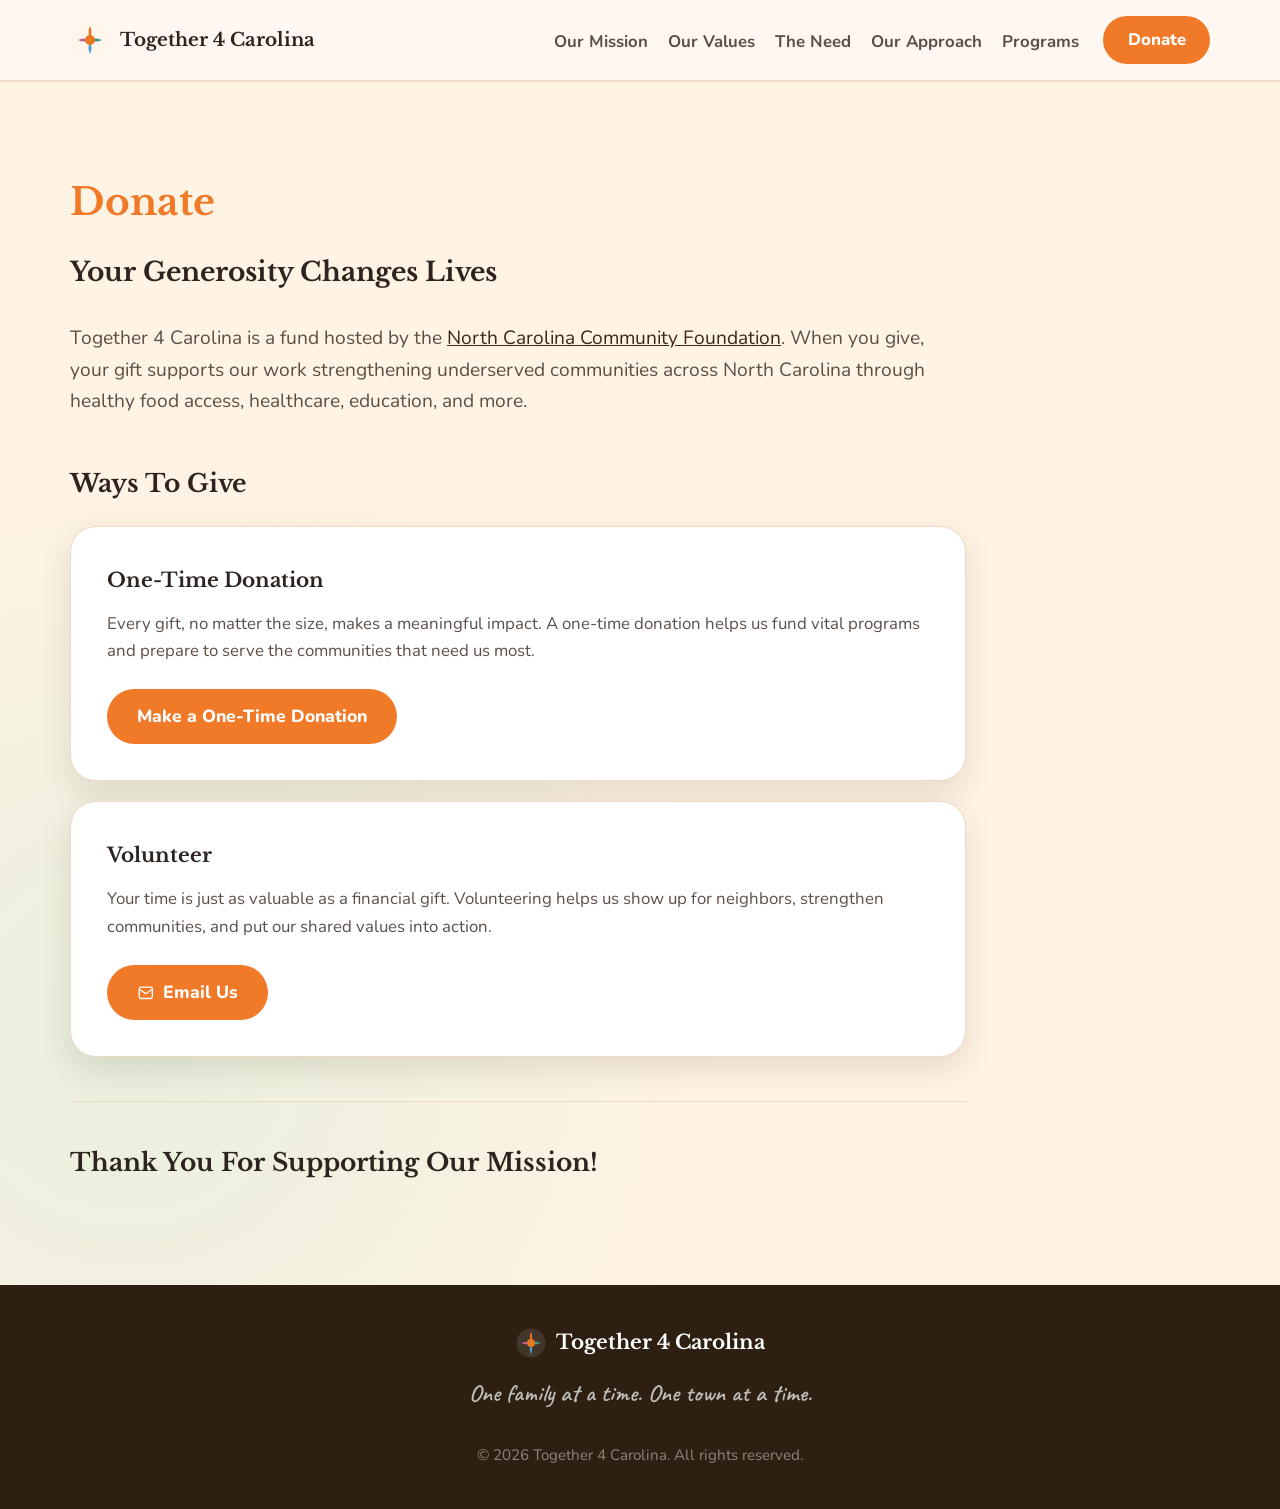
==== donate.html @ d47a5413 "Donate Tab" ====
<!DOCTYPE html>
<html lang="en">
  <head>
    <meta charset="UTF-8" />
    <meta name="viewport" content="width=device-width, initial-scale=1.0" />
    <meta
      name="description"
      content="Support Together 4 Carolina through the North Carolina Community Foundation. Make a one-time gift to strengthen communities across North Carolina."
    />
    <title>Donate — Together 4 Carolina</title>
    <link rel="preconnect" href="https://fonts.googleapis.com" />
    <link rel="preconnect" href="https://fonts.gstatic.com" crossorigin />
    <link
      href="https://fonts.googleapis.com/css2?family=Caveat:wght@500;700&family=Libre+Baskerville:ital,wght@0,400;0,700;1,400&family=Nunito:ital,wght@0,400;0,600;0,700;0,800;1,400&display=swap"
      rel="stylesheet"
    />
    <link rel="stylesheet" href="styles.css" />
  </head>
  <body>
    <a class="skip-link" href="#main">Skip to content</a>

    <header class="site-header">
      <div class="container header__inner">
        <a class="logo" href="index.html">
          <span class="logo__mark" aria-hidden="true">
            <svg class="logo__icon" viewBox="0 0 40 40" fill="none" xmlns="http://www.w3.org/2000/svg">
              <circle cx="20" cy="20" r="18" fill="#fff5eb" />
              <path d="M20 6c2 4 2 8 0 12-2-4-2-8 0-12z" fill="#e87722" />
              <path d="M20 6c4 2 8 2 12 0-4 2-8 2-12 0z" fill="#f5c842" />
              <path d="M32 20c-4 2-8 2-12 0 4-2 8-2 12 0z" fill="#3d9a82" />
              <path d="M20 34c-2-4-2-8 0-12 2 4 2 8 0 12z" fill="#4a9fd4" />
              <path d="M8 20c4-2 8-2 12 0-4 2-8 2-12 0z" fill="#c45c9a" />
              <circle cx="20" cy="20" r="5" fill="#e87722" />
            </svg>
          </span>
          <span class="logo__text">Together 4 Carolina</span>
        </a>
        <button
          type="button"
          class="nav-toggle"
          aria-expanded="false"
          aria-controls="site-nav"
        >
          <span class="nav-toggle__bar"></span>
          <span class="nav-toggle__bar"></span>
          <span class="nav-toggle__bar"></span>
          <span class="visually-hidden">Menu</span>
        </button>
        <nav id="site-nav" class="site-nav" aria-label="Primary">
          <ul class="site-nav__list">
            <li><a href="index.html#mission">Our Mission</a></li>
            <li><a href="index.html#values">Our Values</a></li>
            <li><a href="index.html#the-need">The Need</a></li>
            <li><a href="index.html#approach">Our Approach</a></li>
            <li><a href="index.html#programs">Programs</a></li>
          </ul>
          <a class="btn btn--accent" href="donate.html" aria-current="page">Donate</a>
        </nav>
      </div>
    </header>

    <main id="main">
      <section class="donate-page" aria-labelledby="donate-heading">
        <div class="container">
          <h1 id="donate-heading" class="section-label">Donate</h1>

          <div class="donate-page__content">
            <p class="donate-page__lead">Your Generosity Changes Lives</p>

            <div class="donate-page__intro">
              <p>
                Together 4 Carolina is a fund hosted by the
                <a href="https://www.nccommunityfoundation.org/" target="_blank" rel="noopener noreferrer"
                  >North Carolina Community Foundation</a
                >. When you give, your gift supports our work strengthening underserved communities across North
                Carolina through healthy food access, healthcare, education, and more.
              </p>
            </div>

            <h2 class="donate-page__subheading">Ways To Give</h2>

            <div class="donate-page__options">
              <div class="donate-page__option">
                <h3 class="donate-page__option-title">One-Time Donation</h3>
                <p class="donate-page__option-text">
                  Every gift, no matter the size, makes a meaningful impact. A one-time donation helps us fund vital
                  programs and prepare to serve the communities that need us most.
                </p>
                <a
                  class="btn btn--accent btn--large"
                  href="https://www.nccommunityfoundation.org/Together4Carolina"
                  target="_blank"
                  rel="noopener noreferrer"
                >
                  Make a One-Time Donation
                </a>
              </div>

              <div class="donate-page__option">
                <h3 class="donate-page__option-title">Volunteer</h3>
                <p class="donate-page__option-text">
                  Your time is just as valuable as a financial gift. Volunteering helps us show up for neighbors,
                  strengthen communities, and put our shared values into action.
                </p>
                <a class="btn btn--accent btn--large btn--mail" href="mailto:Together4Carolina@gmail.com">
                  <svg class="btn__icon" viewBox="0 0 20 20" fill="none" aria-hidden="true">
                    <path
                      d="M2.5 5.5A2 2 0 0 1 4.5 3.5h11a2 2 0 0 1 2 2v9a2 2 0 0 1-2 2h-11a2 2 0 0 1-2-2v-9z"
                      stroke="currentColor"
                      stroke-width="1.5"
                    />
                    <path d="m3.5 6.5 6.5 4.5 6.5-4.5" stroke="currentColor" stroke-width="1.5" stroke-linecap="round" />
                  </svg>
                  Email Us
                </a>
              </div>
            </div>

            <p class="donate-page__closing">Thank You For Supporting Our Mission!</p>
          </div>
        </div>
      </section>
    </main>

    <footer class="site-footer">
      <div class="container footer__inner">
        <div class="footer__brand-row">
          <p class="footer__brand">
            <span class="footer__logo-mark" aria-hidden="true">
              <svg viewBox="0 0 40 40" fill="none" xmlns="http://www.w3.org/2000/svg">
                <circle cx="20" cy="20" r="18" fill="rgba(255,255,255,0.1)" />
                <path d="M20 6c2 4 2 8 0 12-2-4-2-8 0-12z" fill="#e87722" />
                <path d="M20 6c4 2 8 2 12 0-4 2-8 2-12 0z" fill="#f5c842" />
                <path d="M32 20c-4 2-8 2-12 0 4-2 8-2 12 0z" fill="#3d9a82" />
                <path d="M20 34c-2-4-2-8 0-12 2 4 2 8 0 12z" fill="#4a9fd4" />
                <path d="M8 20c4-2 8-2 12 0-4 2-8 2-12 0z" fill="#c45c9a" />
                <circle cx="20" cy="20" r="5" fill="#e87722" />
              </svg>
            </span>
            Together 4 Carolina
          </p>
        </div>
        <p class="footer__tagline">One family at a time. One town at a time.</p>
        <p class="footer__legal">© 2026 Together 4 Carolina. All rights reserved.</p>
      </div>
    </footer>

    <script src="main.js"></script>
  </body>
</html>
---- styles.css ----
:root {
  --color-bg: #fff8f0;
  --color-bg-warm: #fff3e4;
  --color-surface: #ffffff;
  --color-ink: #2d2420;
  --color-ink-muted: #5c4f47;
  --color-border: #edd9c4;
  --color-navy: #3d2914;
  --color-navy-deep: #2d1f12;
  --color-accent: #f07a28;
  --color-accent-hover: #d96518;
  --color-accent-soft: #fff0e0;
  --color-teal: #2f9a7a;
  --color-gold: #f5c842;
  --color-carolina: #4a9fd4;
  --color-coral: #ff8a65;
  --color-mint: #b8e6d0;
  --font-display: "Libre Baskerville", Georgia, serif;
  --font-body: "Nunito", system-ui, -apple-system, sans-serif;
  --font-script: "Caveat", cursive;
  --shadow-soft: 0 20px 50px rgba(61, 41, 20, 0.1);
  --shadow-card: 0 12px 32px rgba(61, 41, 20, 0.12);
  --radius-sm: 12px;
  --radius-md: 18px;
  --radius-lg: 26px;
  --radius-xl: 36px;
  --container: min(1140px, 100% - 2.5rem);
  --header-h: 80px;
}

*,
*::before,
*::after {
  box-sizing: border-box;
}

html {
  scroll-behavior: auto;
}

body {
  margin: 0;
  font-family: var(--font-body);
  font-size: 1.25rem;
  line-height: 1.75;
  color: var(--color-ink);
  background: var(--color-bg);
}

img {
  max-width: 100%;
  height: auto;
}

a {
  color: var(--color-navy);
}

a:hover {
  color: var(--color-accent);
}

.visually-hidden {
  position: absolute;
  width: 1px;
  height: 1px;
  padding: 0;
  margin: -1px;
  overflow: hidden;
  clip: rect(0, 0, 0, 0);
  white-space: nowrap;
  border: 0;
}

.skip-link {
  position: absolute;
  top: -100%;
  left: 1rem;
  z-index: 200;
  padding: 0.6rem 1rem;
  background: var(--color-navy);
  color: #fff;
  border-radius: var(--radius-sm);
  text-decoration: none;
}

.skip-link:focus {
  top: 1rem;
}

.container {
  width: var(--container);
  margin-inline: auto;
}

/* Header */
.site-header {
  position: sticky;
  top: 0;
  z-index: 100;
  background: rgba(255, 248, 240, 0.96);
  backdrop-filter: blur(12px);
  border-bottom: 2px solid var(--color-border);
}

.header__inner {
  display: flex;
  align-items: center;
  justify-content: space-between;
  min-height: var(--header-h);
  gap: 1rem;
}

.logo {
  display: flex;
  align-items: center;
  gap: 0.65rem;
  text-decoration: none;
  color: var(--color-ink);
}

.logo__mark {
  flex-shrink: 0;
  width: 2.5rem;
  height: 2.5rem;
}

.logo__icon {
  width: 100%;
  height: 100%;
}

.logo__text {
  font-family: var(--font-display);
  font-size: 1.15rem;
  font-weight: 700;
  line-height: 1.2;
}

.nav-toggle {
  display: none;
  flex-direction: column;
  justify-content: center;
  gap: 5px;
  width: 2.75rem;
  height: 2.75rem;
  padding: 0;
  border: 1px solid var(--color-border);
  border-radius: var(--radius-sm);
  background: var(--color-surface);
  cursor: pointer;
}

.nav-toggle__bar {
  display: block;
  width: 1.25rem;
  height: 2px;
  margin-inline: auto;
  background: var(--color-ink);
  border-radius: 1px;
}

.site-nav {
  display: flex;
  align-items: center;
  gap: 1.5rem;
}

.site-nav__list {
  display: flex;
  gap: 1.25rem;
  margin: 0;
  padding: 0;
  list-style: none;
}

.site-nav__list a {
  font-size: 1.05rem;
  font-weight: 700;
  text-decoration: none;
  color: var(--color-ink-muted);
}

.site-nav__list a:hover {
  color: var(--color-accent);
}

/* Buttons */
.btn {
  display: inline-flex;
  align-items: center;
  justify-content: center;
  gap: 0.5rem;
  padding: 0.75rem 1.4rem;
  font-family: inherit;
  font-size: 1.05rem;
  font-weight: 800;
  line-height: 1.2;
  text-decoration: none;
  border-radius: 999px;
  border: 2px solid transparent;
  cursor: pointer;
  transition: background 0.2s, color 0.2s, border-color 0.2s, transform 0.15s;
  white-space: nowrap;
}

.btn:hover {
  transform: translateY(-1px);
}

.btn__icon {
  width: 1.1rem;
  height: 1.1rem;
  flex-shrink: 0;
}

.btn--accent {
  background: var(--color-accent);
  color: #fff;
}

.btn--accent:hover {
  background: var(--color-accent-hover);
  color: #fff;
}

.btn--outline {
  background: transparent;
  color: var(--color-accent);
  border-color: var(--color-accent);
}

.btn--outline:hover {
  background: var(--color-accent);
  color: #fff;
}

.btn--outline-light {
  background: transparent;
  color: #fff;
  border-color: rgba(255, 255, 255, 0.7);
}

.btn--outline-light:hover {
  background: rgba(255, 255, 255, 0.15);
  color: #fff;
  border-color: #fff;
}

.btn--large {
  padding: 0.95rem 1.75rem;
  font-size: 1.1rem;
}

/* Hero */
.hero {
  position: relative;
  overflow: hidden;
  color: #fff;
  min-height: clamp(420px, 65vh, 560px);
  display: flex;
  align-items: center;
}

.hero__bg {
  position: absolute;
  inset: 0;
}

.hero__bg-image {
  display: block;
  width: 100%;
  height: 100%;
  object-fit: cover;
  object-position: center 35%;
}

.hero__bg::after {
  content: "";
  position: absolute;
  inset: 0;
  background: linear-gradient(
    120deg,
    rgba(61, 41, 20, 0.72) 0%,
    rgba(240, 122, 40, 0.45) 55%,
    rgba(245, 200, 66, 0.25) 100%
  );
}

.hero__content {
  position: relative;
  display: flex;
  flex-direction: column;
  align-items: flex-start;
  gap: 2rem;
  padding: clamp(4rem, 10vw, 5.5rem) 0 clamp(3rem, 6vw, 4.5rem);
  width: var(--container);
}

@media (min-width: 900px) {
  .hero__content {
    flex-direction: row;
    align-items: flex-start;
    justify-content: space-between;
    gap: 2.5rem;
  }
}

.hero__copy {
  max-width: 36rem;
}

.hero__title {
  margin: 0;
  font-family: var(--font-display);
  font-size: clamp(2.75rem, 7vw, 4.5rem);
  font-weight: 700;
  line-height: 1.08;
}

.hero__lead {
  margin: 1.35rem 0 2.25rem;
  font-size: clamp(1.2rem, 2.5vw, 1.45rem);
  font-weight: 600;
  line-height: 1.55;
  opacity: 0.95;
}

.hero__actions {
  display: flex;
  flex-wrap: wrap;
  gap: 0.85rem;
}

.hero__note {
  margin: 0;
  width: max-content;
  max-width: none;
  padding: 1.15rem 1.25rem;
  font-family: var(--font-script);
  font-size: clamp(1.35rem, 2.5vw, 2rem);
  font-weight: 700;
  line-height: 1.5;
  color: #fff;
  text-align: center;
  background: rgba(255, 255, 255, 0.18);
  border: 2px dashed rgba(255, 255, 255, 0.5);
  border-radius: var(--radius-md);
  transform: rotate(-2deg);
  backdrop-filter: blur(6px);
}

.hero__note-line {
  display: block;
  white-space: nowrap;
}

@media (min-width: 900px) {
  .hero__note {
    text-align: right;
    align-self: flex-start;
    margin-top: -1.25rem;
    flex-shrink: 0;
  }
}

/* Section labels */
.section-label {
  margin: 0 0 1.15rem;
  font-family: var(--font-display);
  font-size: clamp(1.75rem, 4vw, 2.35rem);
  font-weight: 700;
  letter-spacing: 0;
  text-transform: none;
  color: var(--color-accent);
}

.section-label--light {
  color: #fff;
  text-shadow: 0 2px 12px rgba(0, 0, 0, 0.2);
}

.impact .section-label--light {
  color: var(--color-gold);
  text-shadow: none;
}

/* Mission */
.mission {
  padding: clamp(4rem, 8vw, 5.5rem) 0;
  background:
    radial-gradient(circle at 20% 30%, rgba(245, 200, 66, 0.2), transparent 50%),
    #fff6eb;
}

.mission__body {
  max-width: min(56rem, 100%);
}

.mission__body p {
  margin: 0 0 1.25rem;
  font-size: clamp(1.15rem, 2vw, 1.3rem);
  line-height: 1.75;
  color: var(--color-ink-muted);
}

.mission__body p:last-child {
  margin-bottom: 0;
}

.mission__art {
  margin-top: 2rem;
  max-width: 220px;
  opacity: 0.85;
}

.mission__art svg {
  width: 100%;
  height: auto;
}

/* Values */
.values {
  padding: clamp(4rem, 8vw, 5.5rem) 0;
  background:
    radial-gradient(circle at 80% 70%, rgba(47, 154, 122, 0.15), transparent 45%),
    #eef7f2;
}

.values__intro {
  margin: 0 0 1.75rem;
  max-width: min(56rem, 100%);
}

.values__intro p {
  margin: 0 0 1.15rem;
  font-size: clamp(1.1rem, 2vw, 1.25rem);
  line-height: 1.65;
  color: var(--color-ink-muted);
}

.values__intro p:last-child {
  margin-bottom: 0;
}

.values__four {
  font-weight: 700;
  color: var(--color-accent);
}

.values__grid {
  margin: 0;
  padding: 0;
  list-style: none;
  display: grid;
  grid-template-columns: 1fr;
  gap: 1.25rem;
  counter-reset: value-card;
}

@media (min-width: 600px) {
  .values__grid {
    grid-template-columns: repeat(2, 1fr);
  }
}

.value-card {
  position: relative;
  display: flex;
  flex-direction: column;
  padding: 1.5rem 4rem 1.35rem 1.35rem;
  border: 2px solid transparent;
  border-radius: var(--radius-lg);
  box-shadow: var(--shadow-card);
  overflow: hidden;
  transition: transform 0.2s ease;
  counter-increment: value-card;
}

.value-card::before {
  content: counter(value-card);
  position: absolute;
  top: 0.5rem;
  right: 0.85rem;
  font-family: var(--font-display);
  font-size: clamp(3.25rem, 7vw, 4.75rem);
  font-weight: 700;
  line-height: 1;
  pointer-events: none;
  user-select: none;
}

.value-card--community::before {
  color: var(--color-accent);
  opacity: 0.22;
}

.value-card--healthcare::before {
  color: var(--color-teal);
  opacity: 0.22;
}

.value-card--education::before {
  color: #c9a020;
  opacity: 0.22;
}

.value-card--clothes::before {
  color: #7b5ea7;
  opacity: 0.22;
}

.value-card:hover {
  transform: translateY(-3px);
}

.value-card--education {
  background: linear-gradient(145deg, #fff9e8 0%, #ffefc8 55%, #fff 100%);
  border-color: rgba(245, 200, 66, 0.5);
}

.value-card--healthcare {
  background: linear-gradient(145deg, #e8f7f2 0%, #c8ebe0 55%, #fff 100%);
  border-color: rgba(47, 154, 122, 0.45);
}

.value-card--clothes {
  background: linear-gradient(145deg, #fff0f5 0%, #fff8e6 35%, #e8f4ff 70%, #f0ffe8 100%);
  border-color: rgba(240, 122, 40, 0.3);
}

.value-card--community {
  background: linear-gradient(145deg, #fff3e6 0%, #ffd9b8 50%, #fff5eb 100%);
  border-color: rgba(240, 122, 40, 0.55);
}

.value-card__title {
  margin: 0 0 0.35rem;
  font-family: var(--font-display);
  font-size: clamp(1.15rem, 2vw, 1.35rem);
  font-weight: 700;
  color: var(--color-ink);
}

.value-card--clothes .value-card__title {
  background: linear-gradient(90deg, #ff8a65, var(--color-accent), var(--color-gold), var(--color-teal));
  -webkit-background-clip: text;
  background-clip: text;
  color: transparent;
}

.value-card__text {
  margin: 0;
  font-size: 1.05rem;
  line-height: 1.65;
  color: var(--color-ink-muted);
}

.value-card__text + .value-card__text {
  margin-top: 0.85rem;
}

.value-card__text--belief {
  font-weight: 600;
  color: var(--color-ink);
}

/* The Need */
.need {
  padding: clamp(4rem, 8vw, 5.5rem) 0;
  background: var(--color-bg);
}

.need__intro {
  margin: 0 0 2.25rem;
  max-width: min(56rem, 100%);
}

.need__intro p {
  margin: 0 0 1.15rem;
  font-size: clamp(1.05rem, 1.8vw, 1.2rem);
  line-height: 1.65;
  color: var(--color-ink-muted);
}

.need__intro p:last-child {
  margin-bottom: 0;
}

.need__panel {
  max-width: 72rem;
  margin-inline: auto;
  border-radius: var(--radius-lg);
  overflow: hidden;
  box-shadow: var(--shadow-card);
  border: 1px solid var(--color-border);
}

.need__grid {
  display: grid;
  grid-template-columns: 1fr;
  gap: 0;
  counter-reset: need-card;
}

@media (min-width: 540px) {
  .need__grid {
    grid-template-columns: repeat(2, 1fr);
  }
}

@media (min-width: 960px) {
  .need__grid {
    grid-template-columns: repeat(4, 1fr);
  }
}

.need-card {
  position: relative;
  display: flex;
  flex-direction: column;
  align-items: center;
  text-align: center;
  padding: 1.75rem 3.5rem 2rem 1.15rem;
  min-height: 14rem;
  counter-increment: need-card;
  overflow: hidden;
}

.need-card::before {
  content: counter(need-card);
  position: absolute;
  top: 0.5rem;
  right: 0.85rem;
  font-family: var(--font-display);
  font-size: clamp(3.25rem, 7vw, 4.75rem);
  font-weight: 700;
  line-height: 1;
  pointer-events: none;
  user-select: none;
}

.need-card--meals::before {
  color: var(--color-accent);
  opacity: 0.22;
}

.need-card--healing::before {
  color: var(--color-teal);
  opacity: 0.22;
}

.need-card--learning::before {
  color: #c9a020;
  opacity: 0.22;
}

.need-card--confidence::before {
  color: #7b5ea7;
  opacity: 0.22;
}

.need-card--meals {
  background: linear-gradient(180deg, #fff5eb 0%, #ffefe0 100%);
}

.need-card--healing {
  background: linear-gradient(180deg, #e8f7f5 0%, #d8efe9 100%);
}

.need-card--learning {
  background: linear-gradient(180deg, #fff9e6 0%, #fff3cc 100%);
}

.need-card--confidence {
  background: linear-gradient(180deg, #f3eef9 0%, #e8dff0 100%);
}

.need-card__label {
  margin: 0 0 0.85rem;
  font-family: var(--font-display);
  font-size: clamp(1.15rem, 2vw, 1.3rem);
  font-weight: 700;
  line-height: 1.25;
}

.need-card--meals .need-card__label {
  color: var(--color-accent);
}

.need-card--healing .need-card__label {
  color: var(--color-teal);
}

.need-card--learning .need-card__label {
  color: #c9a020;
}

.need-card--confidence .need-card__label {
  color: #7b5ea7;
}

.need-card__stat {
  margin: 0 0 0.75rem;
  font-family: var(--font-display);
  font-size: clamp(1.5rem, 3vw, 1.85rem);
  font-weight: 700;
  line-height: 1.2;
}

.need-card--meals .need-card__stat {
  color: var(--color-accent);
}

.need-card--healing .need-card__stat {
  color: var(--color-teal);
}

.need-card--learning .need-card__stat {
  color: #c9a020;
}

.need-card--confidence .need-card__stat {
  color: #7b5ea7;
}

.need-card__desc {
  margin: 0;
  max-width: 14rem;
  font-size: 0.95rem;
  line-height: 1.55;
  color: var(--color-ink-muted);
}

/* Approach */
.approach {
  padding: clamp(4rem, 8vw, 5.5rem) 0;
  background:
    radial-gradient(circle at 90% 10%, rgba(184, 230, 208, 0.35), transparent 40%),
    var(--color-surface);
}

.approach__header {
  margin-bottom: 2rem;
}

.approach__steps {
  margin: 0 auto;
  padding: 0;
  list-style: none;
  display: flex;
  flex-direction: column;
  align-items: stretch;
  gap: 0;
  max-width: min(42rem, 100%);
}

.approach-step {
  position: relative;
  display: flex;
  flex-direction: column;
  width: 100%;
  padding: 1.5rem 1.35rem;
  border: 2px solid transparent;
  border-radius: var(--radius-lg);
  box-shadow: var(--shadow-card);
}

.approach-step:not(:last-child) {
  margin-bottom: 2.75rem;
}

.approach-step:not(:last-child)::after {
  content: "";
  position: absolute;
  left: 50%;
  bottom: -2rem;
  width: 2px;
  height: 1.35rem;
  transform: translateX(-50%);
  background: linear-gradient(180deg, var(--color-accent), var(--color-teal));
  border-radius: 1px;
  opacity: 0.65;
}

.approach-step:not(:last-child)::before {
  content: "";
  position: absolute;
  left: 50%;
  bottom: -2.55rem;
  width: 9px;
  height: 9px;
  margin-left: -4.5px;
  border-right: 2px solid var(--color-teal);
  border-bottom: 2px solid var(--color-teal);
  transform: rotate(45deg);
  opacity: 0.75;
}

.approach-step--research {
  background: linear-gradient(145deg, #fff5eb 0%, #ffefe0 55%, #fff 100%);
  border-color: rgba(240, 122, 40, 0.35);
}

.approach-step--listen {
  background: linear-gradient(145deg, #e8f7f2 0%, #d8efe9 55%, #fff 100%);
  border-color: rgba(47, 154, 122, 0.35);
}

.approach-step--prioritize {
  background: linear-gradient(145deg, #fff9e8 0%, #ffefc8 55%, #fff 100%);
  border-color: rgba(245, 200, 66, 0.45);
}

.approach-step--act {
  background: linear-gradient(145deg, #eef6fc 0%, #dceef8 55%, #fff 100%);
  border-color: rgba(74, 159, 212, 0.35);
}

.approach-step--measure {
  background: linear-gradient(145deg, #f3eef9 0%, #e8dff0 55%, #fff 100%);
  border-color: rgba(123, 94, 167, 0.3);
}

.approach-step__title {
  margin: 0 0 0.35rem;
  font-family: var(--font-display);
  font-size: clamp(1.15rem, 2vw, 1.35rem);
  font-weight: 700;
  line-height: 1.3;
  color: var(--color-ink);
}

.approach-step__subtitle {
  margin: 0 0 0.75rem;
  font-family: var(--font-display);
  font-size: clamp(1.05rem, 1.8vw, 1.2rem);
  font-style: italic;
  font-weight: 400;
  line-height: 1.45;
  color: var(--color-ink);
}

.approach-step__text {
  margin: 0;
  font-size: 1.05rem;
  line-height: 1.65;
  color: var(--color-ink-muted);
}

/* Programs */
.programs {
  padding: clamp(4rem, 8vw, 5.5rem) 0;
  background:
    radial-gradient(circle at 10% 80%, rgba(184, 230, 208, 0.3), transparent 40%),
    var(--color-bg-warm);
}

.programs__body {
  max-width: min(56rem, 100%);
}

.programs__body p {
  margin: 0 0 1.15rem;
  font-size: clamp(1.05rem, 1.8vw, 1.2rem);
  line-height: 1.65;
  color: var(--color-ink-muted);
}

.programs__body p:last-child {
  margin-bottom: 0;
}

.programs__journey {
  font-family: var(--font-display);
  font-weight: 700;
  color: var(--color-ink);
  text-decoration: underline;
  text-underline-offset: 0.15em;
}

.programs__body a {
  font-weight: 600;
  color: var(--color-accent);
}

/* Impact */
.impact {
  padding: clamp(4rem, 8vw, 5.5rem) 0;
  background: linear-gradient(145deg, #3d2914 0%, #5c3d2e 40%, #7a4f35 100%);
  color: rgba(255, 255, 255, 0.9);
}

.impact__layout {
  display: grid;
  gap: 2.5rem;
}

@media (min-width: 900px) {
  .impact__layout {
    grid-template-columns: 0.9fr 1.1fr;
    gap: 3rem;
    align-items: start;
  }
}

.impact__intro {
  margin: 0 0 1.5rem;
  font-size: 1.2rem;
  line-height: 1.7;
  color: rgba(255, 255, 255, 0.85);
}

.impact__photo {
  height: 16rem;
  border-radius: var(--radius-xl);
  background: url("https://images.unsplash.com/photo-1559027615-cd4628902d4a?w=800&q=80") center / cover no-repeat;
  box-shadow: 0 16px 40px rgba(0, 0, 0, 0.3);
  border: 3px solid rgba(255, 255, 255, 0.2);
}

.impact__stats {
  display: flex;
  flex-direction: column;
  gap: 1rem;
}

.impact-stat--hero {
  padding: 2rem 1.75rem;
  background: linear-gradient(145deg, #ff9f5a, var(--color-accent));
  border-radius: var(--radius-xl);
  text-align: center;
  color: #fff;
  box-shadow: 0 16px 40px rgba(240, 122, 40, 0.45);
}

.impact-stat__value {
  margin: 0 0 0.35rem;
  font-family: var(--font-display);
  font-size: clamp(2.5rem, 5.5vw, 3.5rem);
  font-weight: 700;
  line-height: 1.05;
}

.impact-stat__label {
  margin: 0;
  font-size: 1rem;
  font-weight: 800;
  letter-spacing: 0.06em;
  text-transform: uppercase;
}

.impact__detail {
  margin: 0;
  padding: 0;
  list-style: none;
  display: grid;
  gap: 0.75rem;
  grid-template-columns: repeat(2, 1fr);
}

@media (min-width: 600px) {
  .impact__detail {
    grid-template-columns: repeat(3, 1fr);
  }
}

.impact-detail {
  padding: 1.15rem 0.85rem;
  background: rgba(255, 255, 255, 0.12);
  border: 2px solid rgba(255, 255, 255, 0.15);
  border-radius: var(--radius-lg);
  text-align: center;
}

.impact-detail__value {
  display: block;
  margin-bottom: 0.35rem;
  font-family: var(--font-display);
  font-size: 1.75rem;
  font-weight: 700;
  color: #fff;
}

.impact-detail__label {
  display: block;
  font-size: 0.95rem;
  font-weight: 600;
  line-height: 1.4;
  color: rgba(255, 255, 255, 0.75);
}

/* CTA */
.cta {
  position: relative;
  padding: clamp(4rem, 8vw, 5.5rem) 0;
  background:
    radial-gradient(circle at 80% 30%, rgba(245, 200, 66, 0.3), transparent 45%),
    radial-gradient(circle at 20% 70%, rgba(240, 122, 40, 0.2), transparent 40%),
    var(--color-bg-warm);
  overflow: hidden;
}

.cta__inner {
  position: relative;
  z-index: 1;
  max-width: 40rem;
  margin-inline: auto;
  text-align: center;
}

.cta__title {
  margin: 0 0 1rem;
  font-family: var(--font-display);
  font-size: clamp(1.5rem, 3.5vw, 2.1rem);
  font-weight: 700;
  line-height: 1.35;
  color: var(--color-ink);
}

.cta__text {
  margin: 0 0 2rem;
  font-size: 1.2rem;
  color: var(--color-ink-muted);
}

.cta__actions {
  display: flex;
  flex-wrap: wrap;
  justify-content: center;
  gap: 0.85rem;
}

/* Donate page */
.donate-page {
  padding: clamp(4rem, 8vw, 5.5rem) 0 clamp(5rem, 10vw, 6.5rem);
  background:
    radial-gradient(circle at 10% 80%, rgba(184, 230, 208, 0.3), transparent 40%),
    var(--color-bg-warm);
}

.donate-page__content {
  max-width: min(56rem, 100%);
}

.donate-page__lead {
  margin: 0 0 2rem;
  font-family: var(--font-display);
  font-size: clamp(1.35rem, 2.5vw, 1.65rem);
  font-weight: 700;
  line-height: 1.4;
  color: var(--color-ink);
}

.donate-page__intro p {
  margin: 0;
  font-size: clamp(1.05rem, 1.8vw, 1.2rem);
  line-height: 1.65;
  color: var(--color-ink-muted);
}

.donate-page__subheading {
  margin: 2.75rem 0 1.25rem;
  font-family: var(--font-display);
  font-size: clamp(1.35rem, 2.5vw, 1.55rem);
  font-weight: 700;
  color: var(--color-ink);
}

.donate-page__options {
  display: flex;
  flex-direction: column;
  gap: 1.25rem;
}

.donate-page__option {
  padding: clamp(1.75rem, 4vw, 2.25rem);
  background: var(--color-surface);
  border: 1px solid var(--color-border);
  border-radius: var(--radius-lg);
  box-shadow: var(--shadow-card);
}

.donate-page__option-title {
  margin: 0 0 0.75rem;
  font-family: var(--font-display);
  font-size: 1.25rem;
  font-weight: 700;
  color: var(--color-ink);
}

.donate-page__option-text {
  margin: 0 0 1.5rem;
  font-size: 1.05rem;
  line-height: 1.65;
  color: var(--color-ink-muted);
}

.donate-page__closing {
  margin: 2.75rem 0 0;
  padding-top: 2.75rem;
  border-top: 1px solid var(--color-border);
  font-family: var(--font-display);
  font-size: clamp(1.35rem, 2.5vw, 1.55rem);
  font-weight: 700;
  line-height: 1.4;
  color: var(--color-ink);
}

/* Footer */
.site-footer {
  padding: 2.5rem 0;
  background: var(--color-navy-deep);
  color: rgba(255, 255, 255, 0.75);
  text-align: center;
}

.footer__brand-row {
  display: flex;
  flex-wrap: wrap;
  align-items: center;
  justify-content: center;
  gap: 1.5rem;
  margin-bottom: 0.75rem;
}

.footer__brand {
  display: flex;
  align-items: center;
  gap: 0.6rem;
  margin: 0;
  font-family: var(--font-display);
  font-size: 1.25rem;
  font-weight: 700;
  color: #fff;
}

.footer__logo-mark {
  width: 2rem;
  height: 2rem;
}

.footer__logo-mark svg {
  width: 100%;
  height: 100%;
}

.footer__social {
  display: flex;
  gap: 0.75rem;
  margin: 0;
  padding: 0;
  list-style: none;
}

.footer__social a {
  display: grid;
  place-items: center;
  width: 2.25rem;
  height: 2.25rem;
  border-radius: 50%;
  background: rgba(255, 255, 255, 0.1);
  color: rgba(255, 255, 255, 0.8);
  transition: background 0.2s, color 0.2s;
}

.footer__social a:hover {
  background: var(--color-accent);
  color: #fff;
}

.footer__social svg {
  width: 1rem;
  height: 1rem;
}

.footer__tagline {
  margin: 0 0 1.75rem;
  font-family: var(--font-script);
  font-size: 1.5rem;
  font-weight: 600;
  letter-spacing: 0;
  text-transform: none;
  color: rgba(255, 255, 255, 0.7);
}

.site-sources {
  margin: 0 auto 1.5rem;
  max-width: min(56rem, 100%);
  padding-top: 1.75rem;
  border-top: 1px solid rgba(255, 255, 255, 0.2);
  text-align: left;
}

.site-sources__title {
  margin: 0 0 1rem;
  font-family: var(--font-body);
  font-size: 1rem;
  font-weight: 800;
  letter-spacing: 0.06em;
  text-transform: uppercase;
  color: rgba(255, 255, 255, 0.85);
}

.site-sources__list {
  margin: 0;
  padding: 0;
  list-style: none;
  font-size: 0.95rem;
  line-height: 1.6;
  color: rgba(255, 255, 255, 0.7);
}

.site-sources__list li + li {
  margin-top: 0.6rem;
}

.site-sources__list a {
  color: var(--color-gold);
}

.site-sources__list a:hover {
  color: #fff;
}

.footer__legal {
  margin: 0;
  font-size: 0.95rem;
  opacity: 0.6;
}

/* Mobile nav */
@media (max-width: 960px) {
  .nav-toggle {
    display: flex;
  }

  .site-nav {
    position: fixed;
    inset: var(--header-h) 0 auto 0;
    flex-direction: column;
    align-items: stretch;
    gap: 1.25rem;
    padding: 1.5rem;
    background: #fff;
    border-bottom: 1px solid var(--color-border);
    transform: translateY(-120%);
    opacity: 0;
    visibility: hidden;
    transition: transform 0.25s, opacity 0.25s, visibility 0.25s;
  }

  .site-nav.is-open {
    transform: translateY(0);
    opacity: 1;
    visibility: visible;
  }

  .site-nav__list {
    flex-direction: column;
    gap: 0.25rem;
  }

  .site-nav__list a {
    display: block;
    padding: 0.65rem 0;
    font-size: 1.15rem;
  }

  .logo__text {
    font-size: 1rem;
  }

  .impact__detail {
    grid-template-columns: repeat(2, 1fr);
  }
}

@media (max-width: 480px) {
  .impact__detail {
    grid-template-columns: 1fr;
  }
}
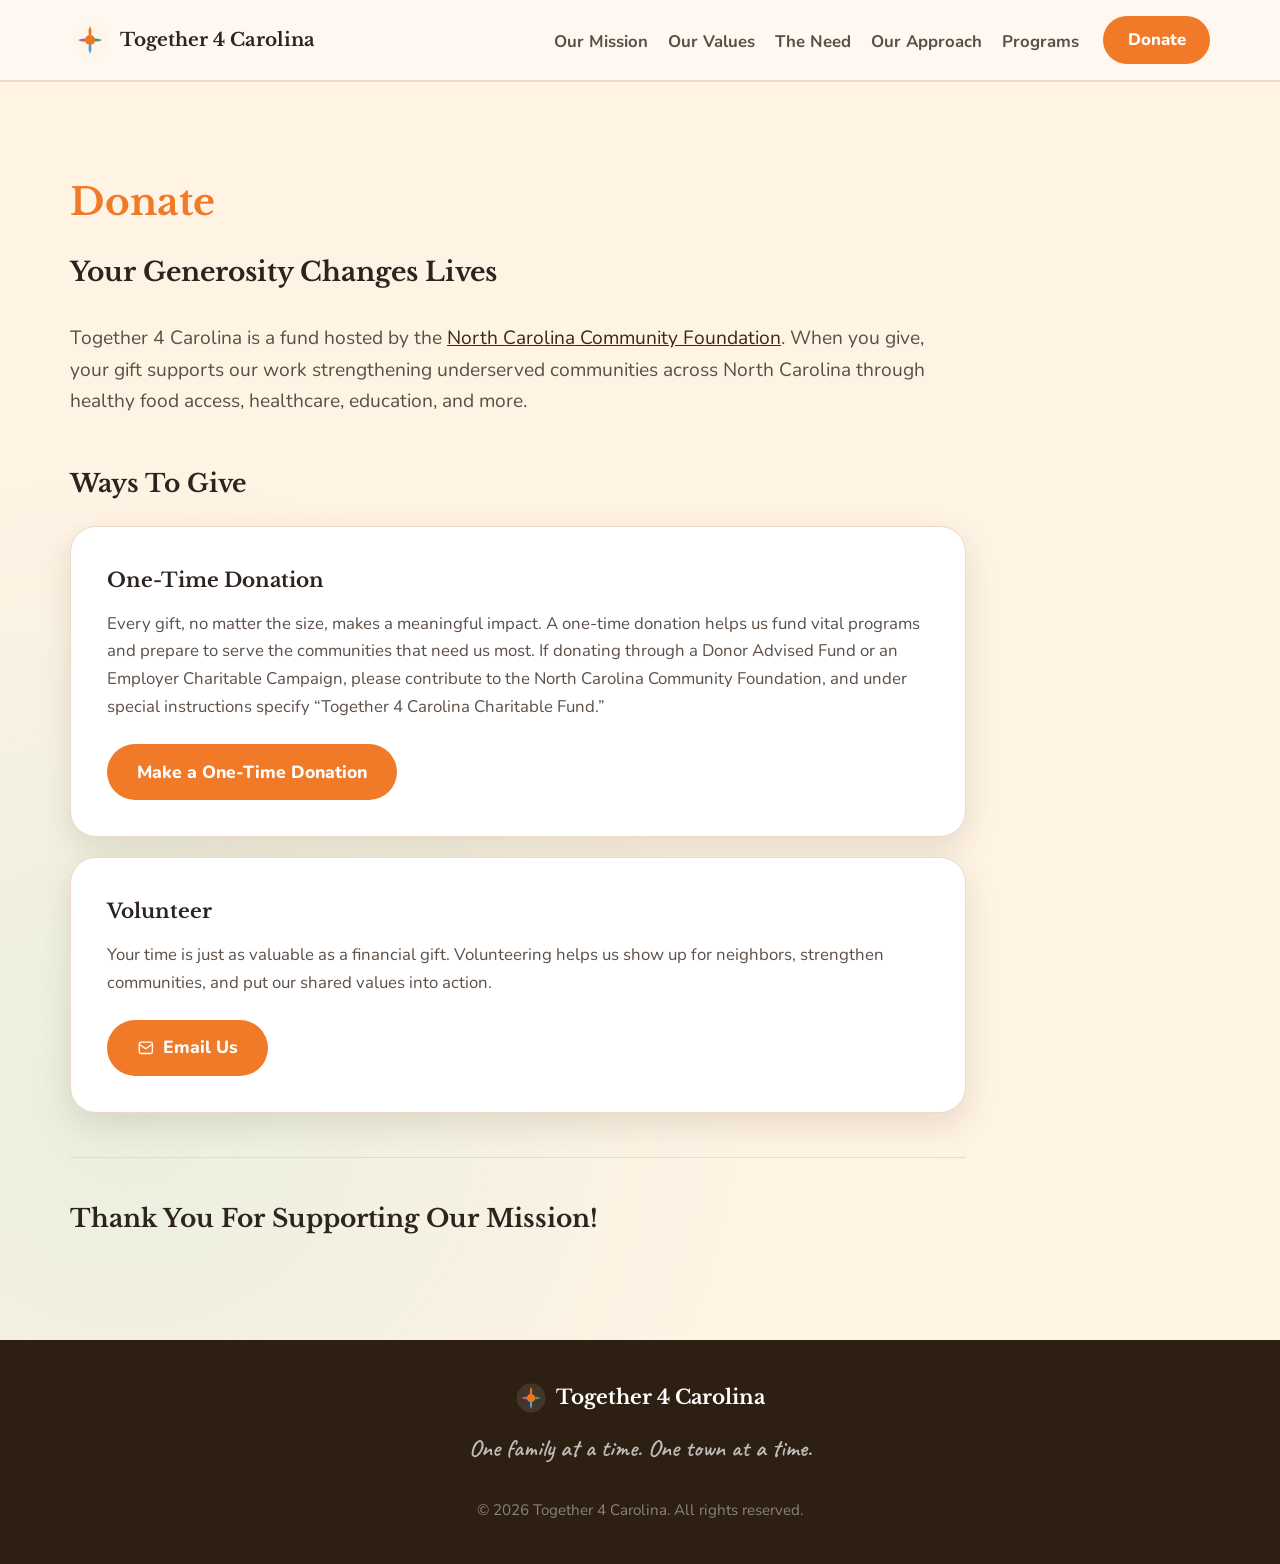
==== commit 44ce21ff: "donor" ====
--- a/donate.html
+++ b/donate.html
@@ -84,7 +84,9 @@
                 <h3 class="donate-page__option-title">One-Time Donation</h3>
                 <p class="donate-page__option-text">
                   Every gift, no matter the size, makes a meaningful impact. A one-time donation helps us fund vital
-                  programs and prepare to serve the communities that need us most.
+                  programs and prepare to serve the communities that need us most. If donating through a Donor Advised
+                  Fund or an Employer Charitable Campaign, please contribute to the North Carolina Community Foundation,
+                  and under special instructions specify &ldquo;Together 4 Carolina Charitable Fund.&rdquo;
                 </p>
                 <a
                   class="btn btn--accent btn--large"
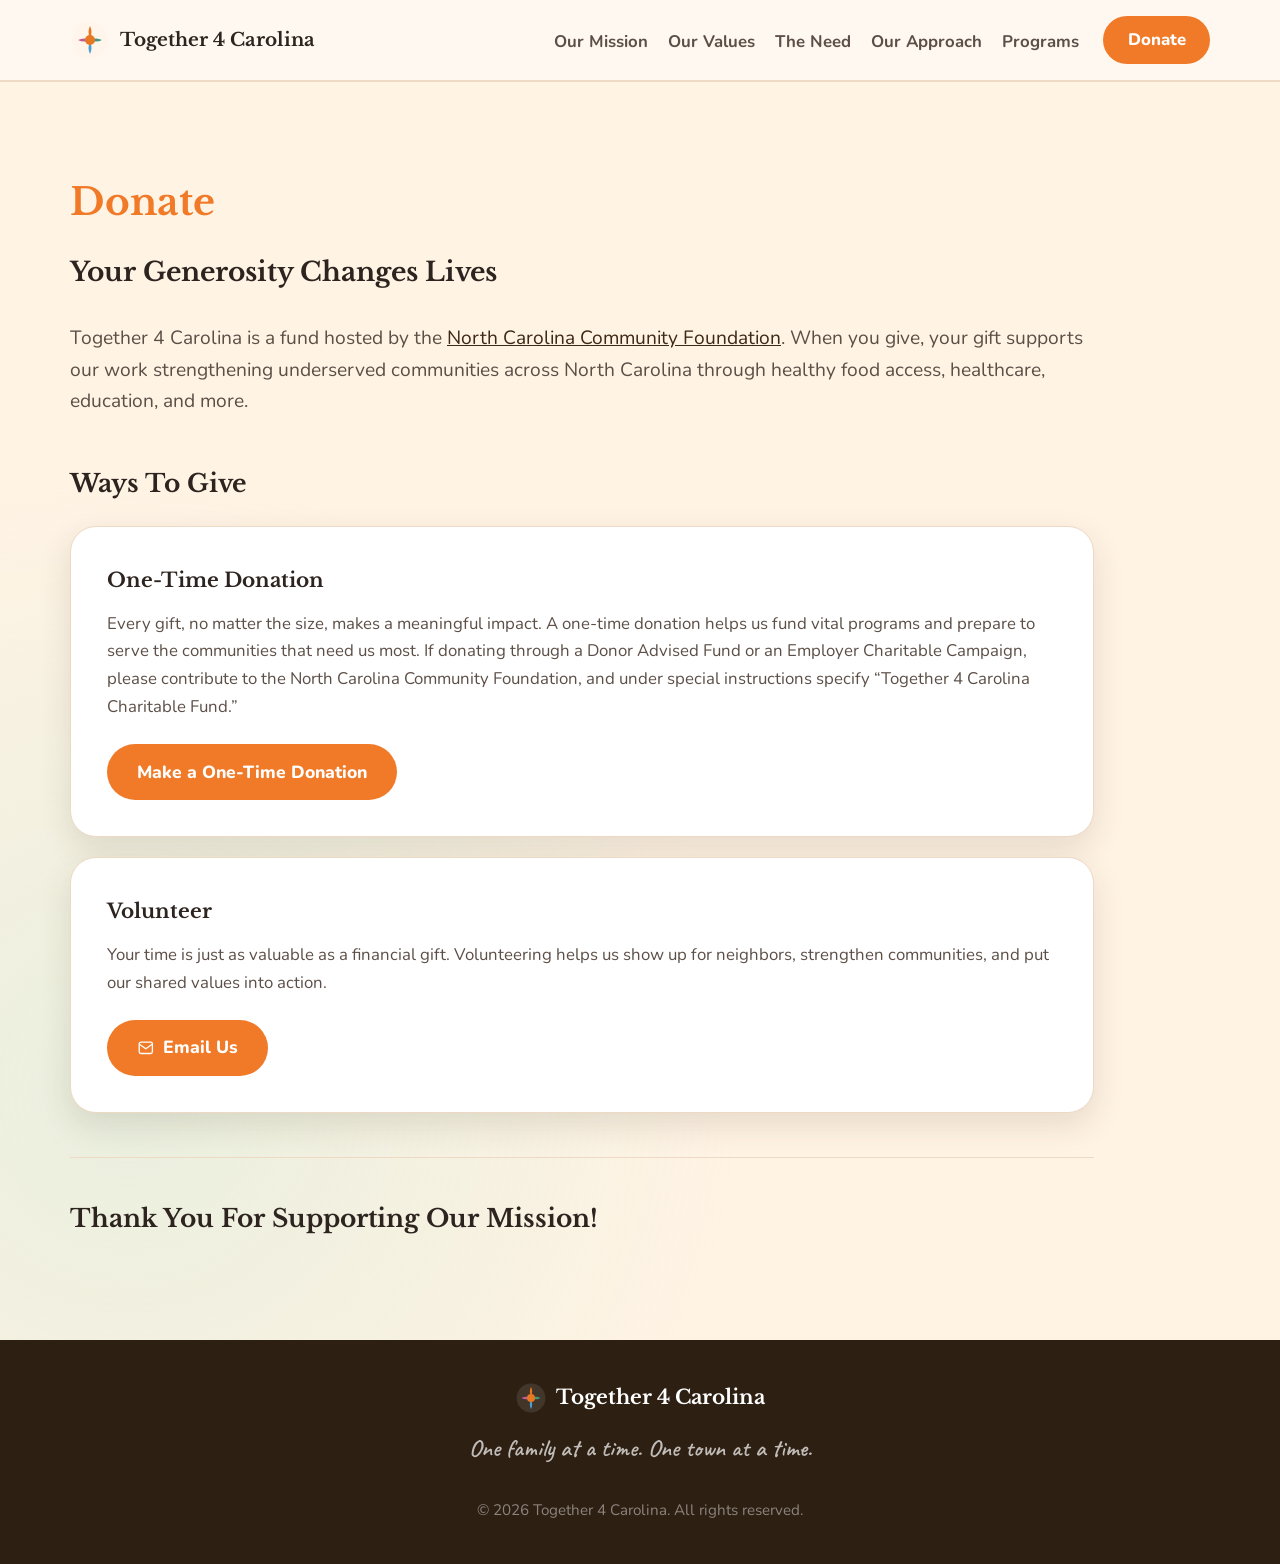
==== commit 8d5c632f: "Big change .. Zebulon" ====
--- a/donate.html
+++ b/donate.html
@@ -14,7 +14,7 @@
       href="https://fonts.googleapis.com/css2?family=Caveat:wght@500;700&family=Libre+Baskerville:ital,wght@0,400;0,700;1,400&family=Nunito:ital,wght@0,400;0,600;0,700;0,800;1,400&display=swap"
       rel="stylesheet"
     />
-    <link rel="stylesheet" href="styles.css" />
+    <link rel="stylesheet" href="styles.css?v=28" />
   </head>
   <body>
     <a class="skip-link" href="#main">Skip to content</a>
--- a/styles.css
+++ b/styles.css
@@ -25,6 +25,7 @@
   --radius-lg: 26px;
   --radius-xl: 36px;
   --container: min(1140px, 100% - 2.5rem);
+  --prose: min(64rem, 100%);
   --header-h: 80px;
 }
 
@@ -262,6 +263,13 @@
   align-items: center;
 }
 
+@media (min-width: 768px) {
+  /* Match 16:9 photo on wide screens so the full group stays in frame */
+  .hero {
+    min-height: clamp(520px, 56.25vw, 810px);
+  }
+}
+
 .hero__bg {
   position: absolute;
   inset: 0;
@@ -272,7 +280,7 @@
   width: 100%;
   height: 100%;
   object-fit: cover;
-  object-position: center 35%;
+  object-position: center bottom;
 }
 
 .hero__bg::after {
@@ -394,7 +402,7 @@
 }
 
 .mission__body {
-  max-width: min(56rem, 100%);
+  max-width: var(--prose);
 }
 
 .mission__body p {
@@ -429,7 +437,7 @@
 
 .values__intro {
   margin: 0 0 1.75rem;
-  max-width: min(56rem, 100%);
+  max-width: var(--prose);
 }
 
 .values__intro p {
@@ -573,7 +581,7 @@
 
 .need__intro {
   margin: 0 0 2.25rem;
-  max-width: min(56rem, 100%);
+  max-width: var(--prose);
 }
 
 .need__intro p {
@@ -857,7 +865,7 @@
 }
 
 .programs__body {
-  max-width: min(56rem, 100%);
+  max-width: var(--prose);
 }
 
 .programs__body p {
@@ -882,6 +890,361 @@
 .programs__body a {
   font-weight: 600;
   color: var(--color-accent);
+}
+
+.programs__block {
+  margin-top: 2.5rem;
+}
+
+.programs__subheading {
+  margin: 0 0 1rem;
+  font-family: var(--font-display);
+  font-size: clamp(1.45rem, 2.6vw, 1.85rem);
+  font-weight: 700;
+  color: var(--color-ink);
+}
+
+.programs__lead {
+  margin: 0 0 1.15rem;
+  max-width: var(--prose);
+  font-size: clamp(1.05rem, 1.8vw, 1.2rem);
+  line-height: 1.65;
+  color: var(--color-ink-muted);
+}
+
+.programs__lead:last-of-type {
+  margin-bottom: 0;
+}
+
+.program-carousel {
+  position: relative;
+  margin: 1.15rem 0 0;
+}
+
+.program-carousel__viewport {
+  overflow: hidden;
+}
+
+.program-carousel__track {
+  display: flex;
+  gap: 0.9rem;
+  margin: 0;
+  padding: 0;
+  list-style: none;
+  transition: transform 0.45s ease;
+}
+
+.program-carousel__slide {
+  flex: 0 0 76%;
+  margin: 0;
+  border-radius: var(--radius-lg);
+  overflow: hidden;
+  border: 1px solid var(--color-border);
+  box-shadow: var(--shadow-card);
+  opacity: 0.45;
+  transform: scale(0.94);
+  transform-origin: center;
+  transition: opacity 0.3s ease, transform 0.3s ease;
+}
+
+@media (max-width: 699px) {
+  .program-carousel__slide {
+    flex-basis: 82%;
+  }
+}
+
+.program-carousel__slide.is-active {
+  opacity: 1;
+  transform: scale(1);
+}
+
+.program-carousel__slide img {
+  display: block;
+  width: 100%;
+  height: min(38rem, 72vw);
+  object-fit: contain;
+  object-position: center;
+  background: var(--color-bg-warm);
+}
+
+.program-carousel__btn {
+  position: absolute;
+  top: 50%;
+  z-index: 6;
+  width: 2.6rem;
+  height: 2.6rem;
+  margin-top: -2.4rem;
+  border: 0;
+  border-radius: 50%;
+  background: rgba(255, 248, 240, 0.94);
+  color: var(--color-navy);
+  font-size: 1.85rem;
+  line-height: 1;
+  cursor: pointer;
+  box-shadow: 0 6px 18px rgba(45, 31, 18, 0.22);
+}
+
+.program-carousel__btn:hover,
+.program-carousel__btn:focus-visible {
+  background: #fff;
+  color: var(--color-accent);
+}
+
+.program-carousel__btn--prev {
+  left: 0.75rem;
+}
+
+.program-carousel__btn--next {
+  right: 0.75rem;
+}
+
+.program-carousel__dots {
+  display: flex;
+  justify-content: center;
+  gap: 0.5rem;
+  margin-top: 0.9rem;
+}
+
+.program-carousel__dot {
+  width: 0.7rem;
+  height: 0.7rem;
+  padding: 0;
+  border: 0;
+  border-radius: 50%;
+  background: #d8c2ab;
+  cursor: pointer;
+}
+
+.program-carousel__dot.is-active {
+  background: var(--color-accent);
+  transform: scale(1.15);
+}
+
+.program-theme {
+  margin-top: 2.25rem;
+}
+
+.program-theme__header {
+  margin-bottom: 1rem;
+}
+
+.program-theme__title {
+  margin: 0 0 0.5rem;
+  font-family: var(--font-display);
+  font-size: clamp(1.2rem, 2vw, 1.5rem);
+  font-weight: 700;
+  color: var(--color-ink);
+}
+
+@media (min-width: 800px) {
+  .program-theme__title {
+    white-space: nowrap;
+  }
+}
+
+.program-theme__intro {
+  margin: 0;
+  max-width: var(--prose);
+  font-size: clamp(1.15rem, 1.9vw, 1.3rem);
+  line-height: 1.65;
+  color: var(--color-ink-muted);
+}
+
+.essentials-grid {
+  margin: 0;
+  padding: 0;
+  list-style: none;
+  display: grid;
+  grid-template-columns: 1fr;
+  gap: 0.9rem;
+}
+
+@media (min-width: 600px) {
+  .essentials-grid {
+    grid-template-columns: repeat(2, minmax(0, 1fr));
+  }
+}
+
+@media (min-width: 960px) {
+  .essentials-grid {
+    grid-template-columns: repeat(3, minmax(0, 1fr));
+  }
+}
+
+.essentials-card {
+  padding: 1.15rem 1.2rem 1.2rem;
+  background: var(--color-surface);
+  border: 2px solid var(--color-border);
+  border-radius: var(--radius-lg);
+  box-shadow: var(--shadow-card);
+}
+
+.essentials-card--food {
+  background: linear-gradient(145deg, #fff5eb 0%, #ffefe0 100%);
+  border-color: rgba(240, 122, 40, 0.45);
+}
+
+.essentials-card--clothing {
+  background: linear-gradient(145deg, #fff0f5 0%, #fff8e6 100%);
+  border-color: rgba(123, 94, 167, 0.3);
+}
+
+.essentials-card--household {
+  background: linear-gradient(145deg, #e8f7f2 0%, #d8efe9 100%);
+  border-color: rgba(47, 154, 122, 0.4);
+}
+
+.essentials-card--hygiene {
+  background: linear-gradient(145deg, #e8f4ff 0%, #f0f7ff 100%);
+  border-color: rgba(74, 159, 212, 0.4);
+}
+
+.essentials-card--baby {
+  background: linear-gradient(145deg, #fff9e8 0%, #ffefc8 100%);
+  border-color: rgba(201, 160, 32, 0.4);
+}
+
+.essentials-card__title {
+  margin: 0 0 0.3rem;
+  font-family: var(--font-display);
+  font-size: 1.15rem;
+  font-weight: 700;
+  line-height: 1.25;
+  color: var(--color-ink);
+}
+
+.essentials-card__text {
+  margin: 0;
+  font-size: 1rem;
+  line-height: 1.55;
+  color: var(--color-ink-muted);
+}
+
+.program-stages {
+  margin: 0;
+  padding: 0;
+  list-style: none;
+  display: grid;
+  grid-template-columns: 1fr;
+  gap: 1rem;
+}
+
+@media (min-width: 800px) {
+  .program-stages {
+    grid-template-columns: repeat(2, 1fr);
+  }
+}
+
+.stage-card {
+  padding: 1.4rem 1.35rem 1.45rem;
+  background: var(--color-surface);
+  border: 2px solid var(--color-border);
+  border-radius: var(--radius-lg);
+  box-shadow: var(--shadow-card);
+}
+
+.stage-card--elementary {
+  background: linear-gradient(145deg, #fff9e8 0%, #ffefc8 55%, #fff 100%);
+  border-color: rgba(245, 200, 66, 0.5);
+}
+
+.stage-card--secondary {
+  background: linear-gradient(145deg, #e8f7f2 0%, #c8ebe0 55%, #fff 100%);
+  border-color: rgba(47, 154, 122, 0.45);
+}
+
+.stage-card__level {
+  display: inline-block;
+  margin-bottom: 0.4rem;
+  font-size: clamp(1rem, 1.5vw, 1.15rem);
+  font-weight: 800;
+  letter-spacing: 0.05em;
+  text-transform: uppercase;
+  color: var(--color-ink-muted);
+}
+
+.stage-card__title {
+  margin: 0 0 0.55rem;
+  font-family: var(--font-display);
+  font-size: 1.2rem;
+  font-weight: 700;
+  color: var(--color-ink);
+}
+
+.stage-card__text {
+  margin: 0;
+  font-size: 1.02rem;
+  line-height: 1.65;
+  color: var(--color-ink-muted);
+}
+
+.upcoming-list {
+  margin: 0;
+  padding: 0;
+  list-style: none;
+  counter-reset: upcoming;
+}
+
+.upcoming-item {
+  margin: 0 0 2rem;
+  padding: 0;
+  counter-increment: upcoming;
+}
+
+.upcoming-item:last-of-type {
+  margin-bottom: 1.25rem;
+}
+
+.upcoming-item__title {
+  margin: 0 0 0.45rem;
+  font-family: var(--font-display);
+  font-size: clamp(1.2rem, 2vw, 1.5rem);
+  font-weight: 700;
+  color: var(--color-ink);
+}
+
+.upcoming-item__title::before {
+  content: counter(upcoming) ") ";
+}
+
+.upcoming-item__text {
+  margin: 0 0 1.15rem;
+  max-width: var(--prose);
+  font-size: clamp(1.05rem, 1.8vw, 1.2rem);
+  line-height: 1.65;
+  color: var(--color-ink-muted);
+}
+
+.upcoming-flyers {
+  display: grid;
+  grid-template-columns: 1fr;
+  gap: 1.15rem;
+  max-width: 70rem;
+  margin: 0 auto;
+  padding: 0;
+  list-style: none;
+}
+
+@media (min-width: 640px) {
+  .upcoming-flyers {
+    grid-template-columns: repeat(2, minmax(0, 1fr));
+  }
+}
+
+.upcoming-flyers img,
+.upcoming-item__poster {
+  display: block;
+  width: 100%;
+  height: auto;
+  border: 1px solid var(--color-border);
+  border-radius: var(--radius-md);
+  box-shadow: var(--shadow-card);
+  background: var(--color-surface);
+}
+
+.upcoming-item__poster {
+  max-width: 34rem;
+  margin: 0 auto;
 }
 
 /* Impact */
@@ -1004,7 +1367,7 @@
 .cta__inner {
   position: relative;
   z-index: 1;
-  max-width: 40rem;
+  max-width: var(--prose);
   margin-inline: auto;
   text-align: center;
 }
@@ -1019,9 +1382,18 @@
 }
 
 .cta__text {
-  margin: 0 0 2rem;
+  margin: 0 0 0.85rem;
   font-size: 1.2rem;
   color: var(--color-ink-muted);
+}
+
+.cta__text:last-of-type {
+  margin-bottom: 2rem;
+}
+
+.cta__text a {
+  font-weight: 700;
+  color: var(--color-accent);
 }
 
 .cta__actions {
@@ -1040,7 +1412,7 @@
 }
 
 .donate-page__content {
-  max-width: min(56rem, 100%);
+  max-width: var(--prose);
 }
 
 .donate-page__lead {
@@ -1186,7 +1558,7 @@
 
 .site-sources {
   margin: 0 auto 1.5rem;
-  max-width: min(56rem, 100%);
+  max-width: var(--prose);
   padding-top: 1.75rem;
   border-top: 1px solid rgba(255, 255, 255, 0.2);
   text-align: left;
